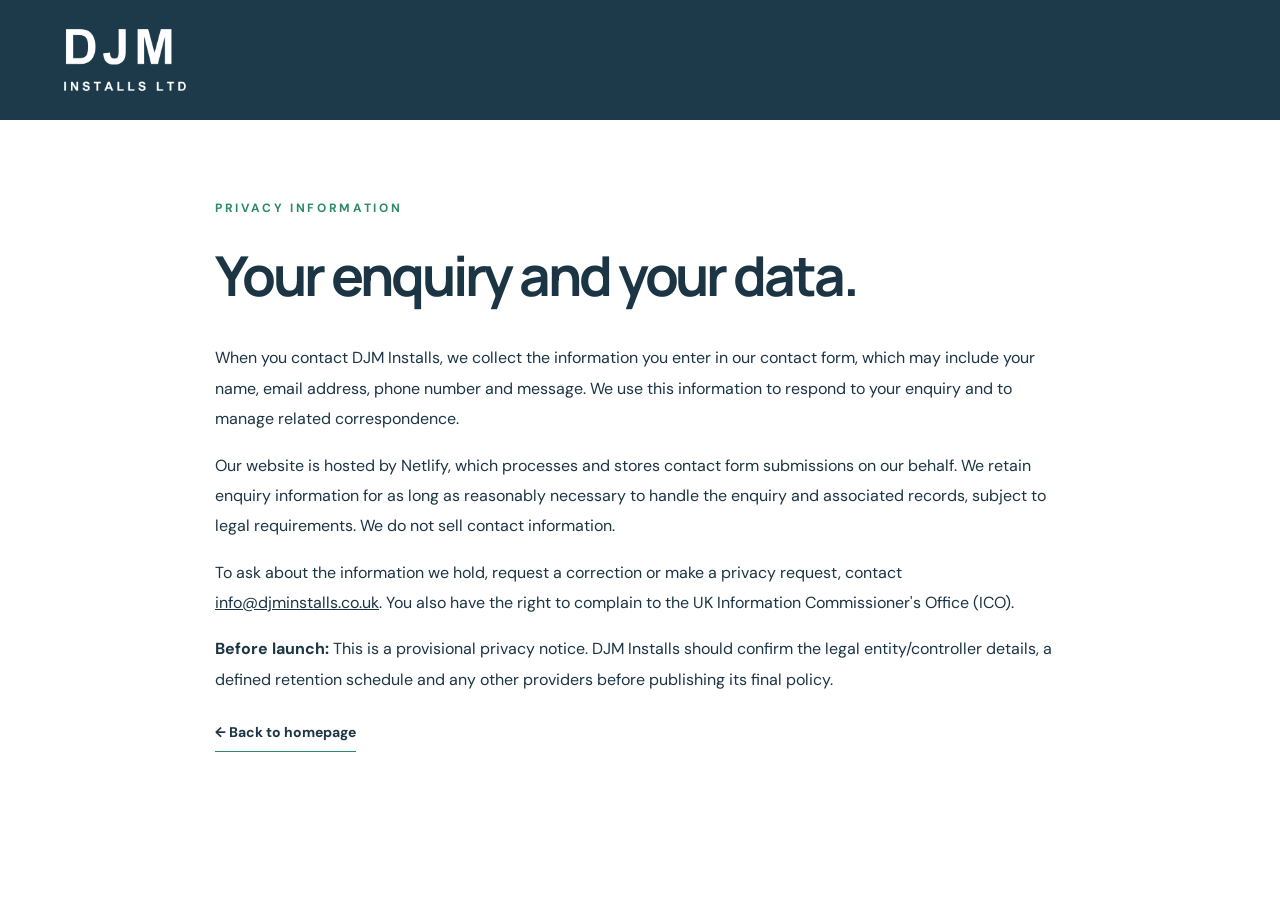
==== privacy.html @ 590091ec "Add branded DJM Installs landing page and Netlify contact form" ====
<!doctype html><html lang="en-GB"><head><meta charset="utf-8"><meta name="viewport" content="width=device-width,initial-scale=1"><title>Privacy information | DJM Installs</title><link rel="stylesheet" href="/styles.css"><link rel="icon" href="/favicon.png" type="image/png"></head><body><header style="background:#1c3a4a;padding:25px 0"><div class="container"><a href="/" class="footer-brand" style="color:white"><img src="/logo-light.png" alt="DJM Installs Ltd" width="130" height="70" style="width:130px;height:auto"></a></div></header><main class="container" style="max-width:850px;padding:80px 0 120px"><p class="section-kicker">PRIVACY INFORMATION</p><h2>Your enquiry and your data.</h2><p style="line-height:1.9;margin-top:35px">When you contact DJM Installs, we collect the information you enter in our contact form, which may include your name, email address, phone number and message. We use this information to respond to your enquiry and to manage related correspondence.</p><p style="line-height:1.9">Our website is hosted by Netlify, which processes and stores contact form submissions on our behalf. We retain enquiry information for as long as reasonably necessary to handle the enquiry and associated records, subject to legal requirements. We do not sell contact information.</p><p style="line-height:1.9">To ask about the information we hold, request a correction or make a privacy request, contact <a href="mailto:info@djminstalls.co.uk" style="text-decoration:underline">info@djminstalls.co.uk</a>. You also have the right to complain to the UK Information Commissioner's Office (ICO).</p><p style="line-height:1.9"><strong>Before launch:</strong> This is a provisional privacy notice. DJM Installs should confirm the legal entity/controller details, a defined retention schedule and any other providers before publishing its final policy.</p><a href="/" class="inline-link">← Back to homepage</a></main></body></html>
---- styles.css ----
@import url('https://fonts.googleapis.com/css2?family=DM+Sans:wght@400;500;600;700&family=Manrope:wght@400;500;600;700;800&display=swap');
:root{--navy:#1c3a4a;--navy2:#23465a;--ink:#1b3544;--muted:#65717d;--line:#e2e7eb;--gold:#2a8a6a;--paper:#f5f6f5}*{box-sizing:border-box}html{scroll-behavior:smooth}body{margin:0;font-family:'DM Sans',Arial,sans-serif;color:var(--ink);-webkit-font-smoothing:antialiased}a{color:inherit;text-decoration:none}button,input,textarea{font:inherit}.container{width:min(1160px,calc(100% - 48px));margin:auto}.header{position:absolute;z-index:3;top:0;left:0;right:0;border-bottom:1px solid #ffffff20;color:white}.nav{height:88px;display:flex;justify-content:space-between;align-items:center}.brand{display:flex;gap:12px;align-items:center}.brand-mark{display:grid;place-items:center;font:800 19px Manrope;background:#ffffff13;border:1px solid #ffffff38;border-radius:9px;width:45px;height:45px;letter-spacing:-2px}.mark-accent{color:var(--gold)}.brand-label{font:600 18px Manrope;letter-spacing:.09em}.brand-label b{font-weight:800}.nav nav{display:flex;align-items:center;gap:35px;font-size:14px}.nav nav>a:not(.nav-contact){color:#d6dce3}.nav-contact{border:1px solid #ffffff70;padding:13px 20px;border-radius:5px}.nav-contact span,.button span{margin-left:22px}.hero{background:radial-gradient(circle at 85% 42%,#364353 0%,transparent 36%),linear-gradient(115deg,#1c3a4a,#1b2938 70%,#192638);min-height:680px;position:relative;color:#fff;overflow:hidden}.hero:after{content:"";position:absolute;right:-10%;top:10%;width:55%;height:90%;border:1px solid #ffffff16;transform:skewX(-29deg) rotate(2deg);box-shadow:-65px 0 0 #ffffff05,-135px 0 0 #ffffff04;pointer-events:none}.hero-glow{position:absolute;width:430px;height:430px;border-radius:50%;right:10%;top:18%;background:#2a8a6a2a;filter:blur(110px)}.hero-content{position:relative;z-index:1;padding-top:192px;padding-bottom:150px}.eyebrow,.section-kicker{font-size:12px;letter-spacing:.22em;font-weight:700}.eyebrow{color:#a0e1c4;display:flex;align-items:center;gap:12px}.dot{height:7px;width:7px;background:var(--gold);border-radius:50%}h1,h2{font-family:Manrope,Arial,sans-serif;letter-spacing:-.055em}h1{font-size:clamp(56px,7.2vw,100px);line-height:1.07;margin:28px 0 26px;font-weight:700}h1 em{font-style:normal;color:#70d0a3}.hero-copy{font-size:17px;line-height:1.85;max-width:515px;color:#c9d0d8}.hero-actions{display:flex;align-items:center;gap:34px;margin-top:38px}.button{display:inline-flex;align-items:center;justify-content:space-between;border:0;border-radius:5px;padding:18px 23px;font-weight:700;font-size:14px;cursor:pointer}.primary{background:var(--gold);color:#ffffff}.primary:hover,.form-button:hover{background:#267957}.text-link{font-size:14px;color:#e0e3e7}.text-link span{margin-left:10px}.hero-bottom{position:absolute;bottom:0;left:0;right:0;border-top:1px solid #ffffff2d;z-index:1}.hero-bottom .container{height:68px;display:flex;align-items:center;justify-content:space-between;gap:12px;color:#a8b3bd;font-size:10px;letter-spacing:.18em;font-weight:700}.section{padding:115px 0}.about{background:#fff}.about-layout{display:grid;grid-template-columns:1.1fr 1fr;gap:105px;align-items:start}.section-kicker{color:#2a8a6a;margin:0 0 26px}h2{font-size:clamp(35px,4.3vw,57px);line-height:1.2;margin:0;font-weight:700}h2 span{color:#869da5}.about-text{padding-top:41px}.about-text p{color:#64717e;font-size:16px;line-height:1.9;margin:0 0 21px}.inline-link{display:inline-block;margin-top:12px;font-weight:700;font-size:14px;border-bottom:1px solid #2a8a6a;padding-bottom:10px}.inline-link span{margin-left:30px}.contact{background:var(--paper);border-top:1px solid var(--line)}.contact-layout{display:grid;grid-template-columns:.82fr 1.18fr;gap:100px}.contact-intro>p:not(.section-kicker){font-size:16px;color:#687481;line-height:1.85;max-width:365px;margin-top:26px}.contact-email{margin-top:70px;display:flex;flex-direction:column;gap:13px}.contact-email>span{font-size:11px;font-weight:700;letter-spacing:.17em;color:#8b969f}.contact-email a{font-size:19px;font-weight:700;overflow-wrap:anywhere}.contact-email a span{color:#2a8a6a}.form-card{background:#fff;padding:35px 40px 40px;box-shadow:0 14px 55px #172a3d0c;border:1px solid #e6eaed;border-radius:9px}.form-top{display:flex;justify-content:space-between;gap:10px;border-bottom:1px solid var(--line);padding-bottom:25px;margin-bottom:27px;font-size:12px;font-weight:800;letter-spacing:.1em}.asterisk{font-weight:500;letter-spacing:0;color:#86919c}.form-card form>label,.field-row label{display:flex;flex-direction:column;gap:10px;font-size:13px;font-weight:700;margin-bottom:23px}.field-row{display:grid;grid-template-columns:1fr 1fr;gap:18px}.form-card label span:not(.optional){color:#2a8a6a}.form-card input:not([type=checkbox]),.form-card textarea{width:100%;padding:15px 14px;border:1px solid #dfe5e9;background:#fcfdfd;border-radius:5px;outline:none;color:#263543;font-size:14px;resize:vertical}.form-card input:focus,.form-card textarea:focus{border-color:#2a8a6a;box-shadow:0 0 0 3px #2a8a6a1b}.form-card input::placeholder,.form-card textarea::placeholder{color:#a5aeb6}.optional{font-weight:400;color:#94a0a8!important}.hidden-field{position:absolute;left:-10000px}.form-card .consent{display:flex;flex-direction:row;gap:11px;align-items:flex-start;font-weight:400;color:#687481;font-size:12px;line-height:1.65}.consent input{margin-top:4px;accent-color:#162438}.consent span{color:#687481!important}.consent a{text-decoration:underline}.form-button{background:#1c3a4a;color:#fff;width:100%;margin-top:4px}.form-note{text-align:center;color:#98a2ab;font-size:12px;margin:15px 0 0}footer{background:#1c3a4a;color:#b1bac3}.footer-row{min-height:120px;display:flex;align-items:center;justify-content:space-between;gap:20px;font-size:12px}.footer-brand{font:600 17px Manrope;color:#fff;letter-spacing:.1em}.footer-row>div{display:flex;gap:27px}.footer-row>span{color:#8b97a3}@media(max-width:800px){.hero{min-height:660px}.about-layout,.contact-layout{grid-template-columns:1fr;gap:36px}.about-text{padding-top:0}.section{padding:75px 0}.contact-email{margin-top:40px}.hero-bottom .container span:last-child{display:none}.hero-content{padding-top:177px}.form-card{padding:30px 24px}.footer-row{flex-wrap:wrap;padding:30px 0}}@media(max-width:520px){.container{width:min(100% - 36px,1160px)}.nav{height:75px}.brand-label{font-size:14px}.nav nav{gap:0}.nav nav>a:not(.nav-contact){display:none}.nav-contact{padding:11px 13px;font-size:12px}.hero{min-height:660px}.hero-content{padding-top:169px;padding-bottom:130px}h1{font-size:55px}.hero-copy{font-size:15px}.hero-actions{flex-wrap:wrap;gap:23px}.hero-bottom .container{font-size:9px}.hero-bottom .container span:nth-child(2){display:none}.field-row{grid-template-columns:1fr;gap:0}.form-card{padding:25px 19px}.form-top{font-size:11px}.footer-row{display:grid;justify-content:start;gap:19px}}

.brand-logo{display:block;width:140px;height:auto;max-height:75px;object-fit:contain}.footer-brand img{display:block;width:126px;height:auto}.brand{gap:0}.primary{color:#fff}.hero{background:radial-gradient(circle at 85% 42%,#36576a 0%,transparent 36%),linear-gradient(115deg,#142f3f,#1c3a4a 70%,#23465a)}.hero-glow{background:#2a8a6a38}@media(max-width:520px){.brand-logo{width:115px}}
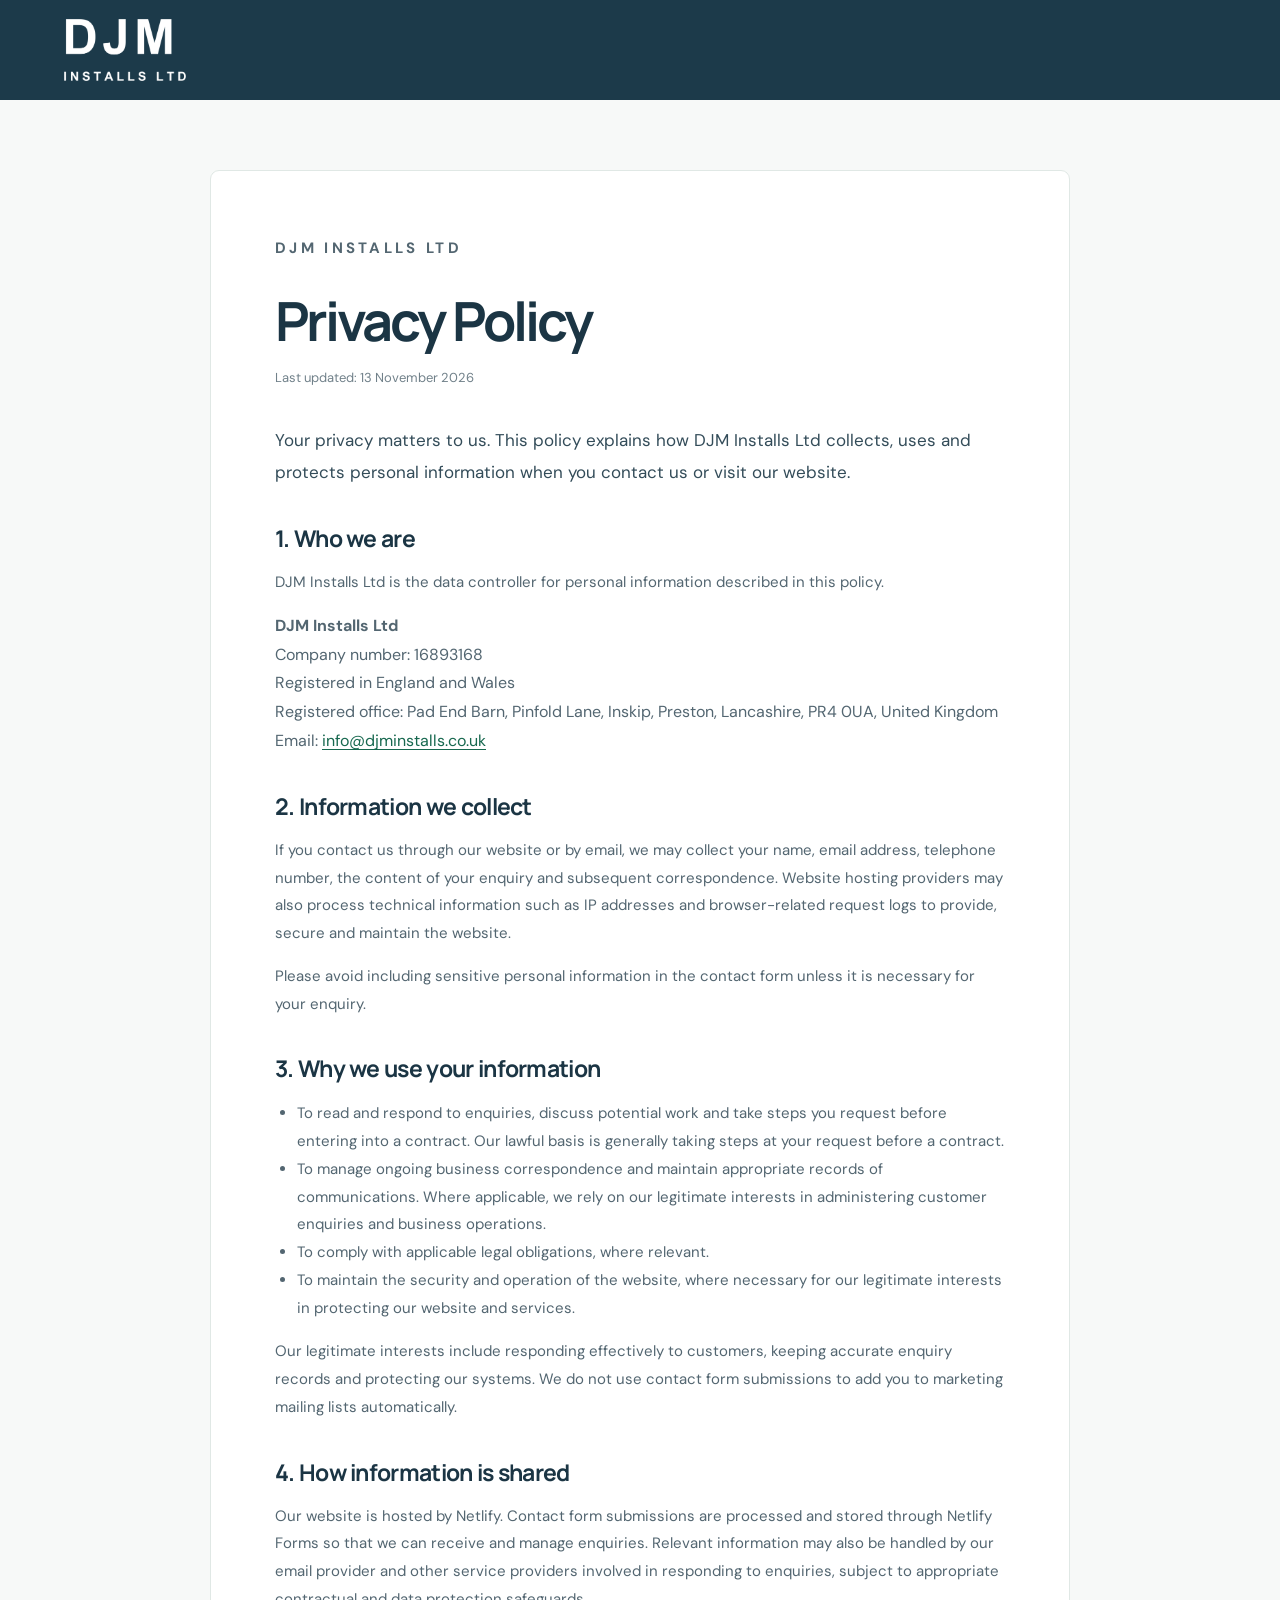
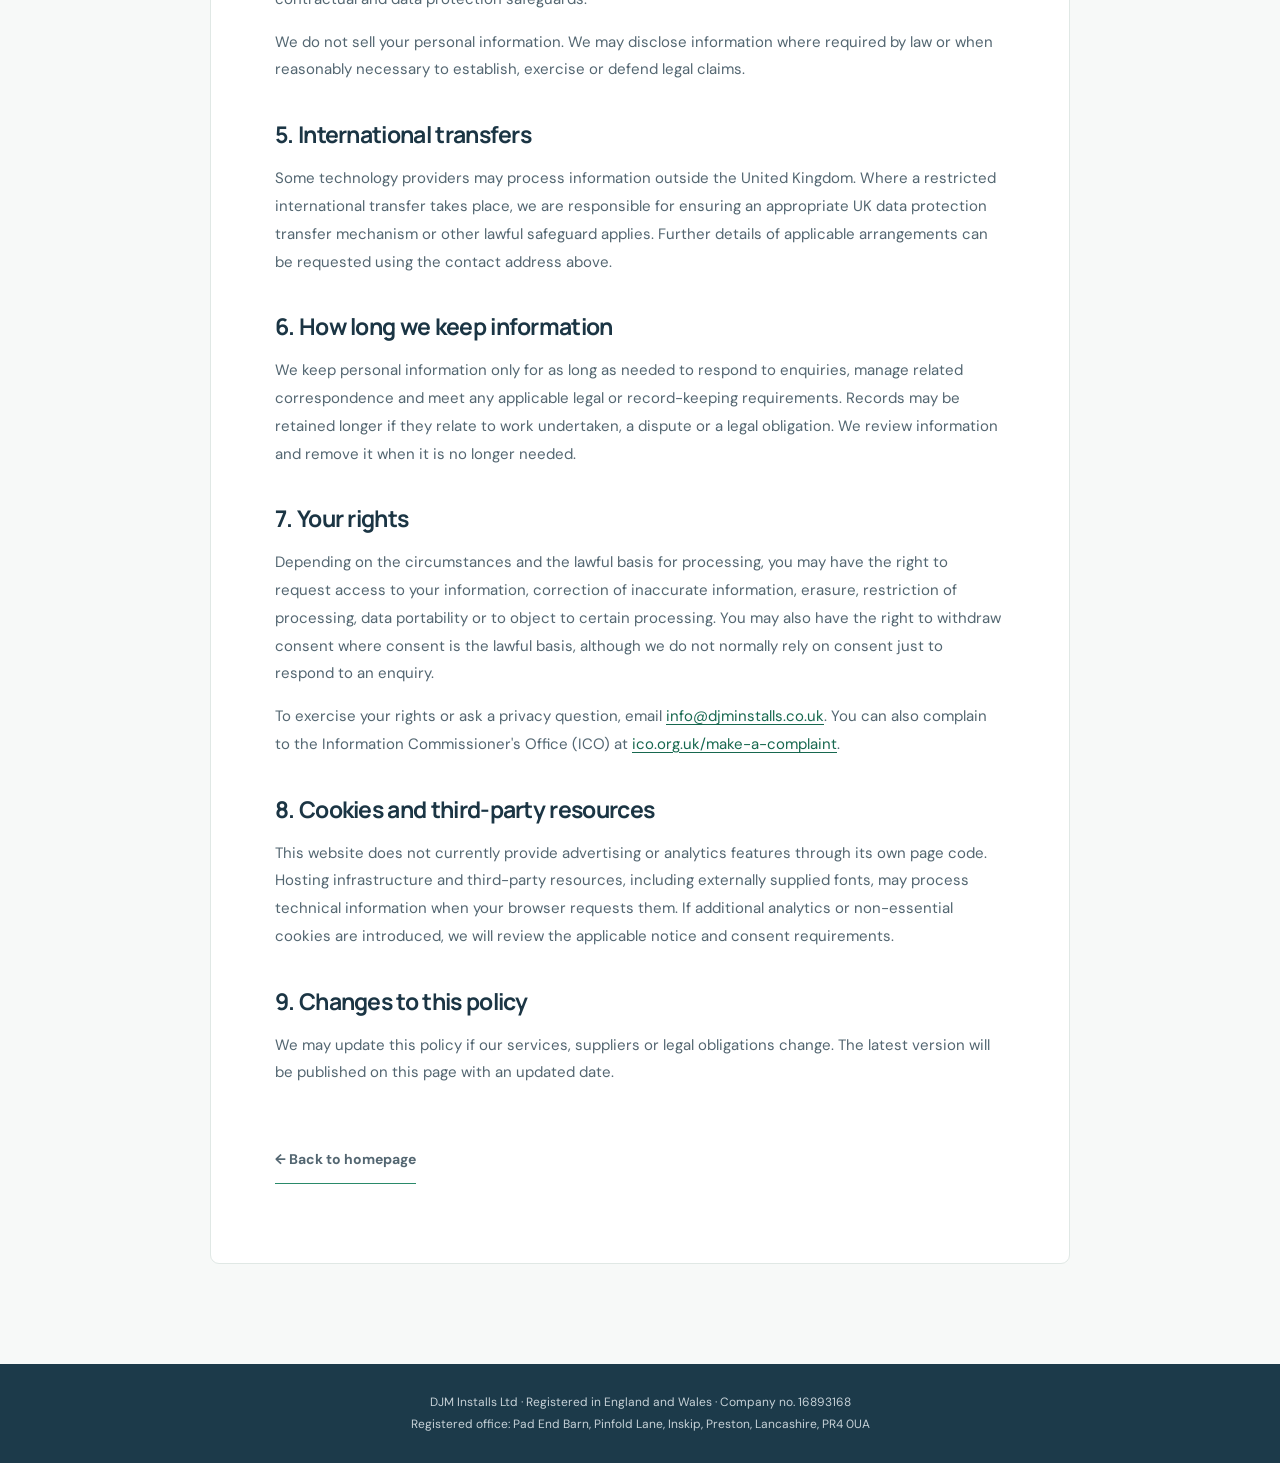
==== commit 7f1aa12a: "Publish expanded DJM privacy policy with verified company details" ====
--- a/privacy.html
+++ b/privacy.html
@@ -1 +1,68 @@
-<!doctype html><html lang="en-GB"><head><meta charset="utf-8"><meta name="viewport" content="width=device-width,initial-scale=1"><title>Privacy information | DJM Installs</title><link rel="stylesheet" href="/styles.css"><link rel="icon" href="/favicon.png" type="image/png"></head><body><header style="background:#1c3a4a;padding:25px 0"><div class="container"><a href="/" class="footer-brand" style="color:white"><img src="/logo-light.png" alt="DJM Installs Ltd" width="130" height="70" style="width:130px;height:auto"></a></div></header><main class="container" style="max-width:850px;padding:80px 0 120px"><p class="section-kicker">PRIVACY INFORMATION</p><h2>Your enquiry and your data.</h2><p style="line-height:1.9;margin-top:35px">When you contact DJM Installs, we collect the information you enter in our contact form, which may include your name, email address, phone number and message. We use this information to respond to your enquiry and to manage related correspondence.</p><p style="line-height:1.9">Our website is hosted by Netlify, which processes and stores contact form submissions on our behalf. We retain enquiry information for as long as reasonably necessary to handle the enquiry and associated records, subject to legal requirements. We do not sell contact information.</p><p style="line-height:1.9">To ask about the information we hold, request a correction or make a privacy request, contact <a href="mailto:info@djminstalls.co.uk" style="text-decoration:underline">info@djminstalls.co.uk</a>. You also have the right to complain to the UK Information Commissioner's Office (ICO).</p><p style="line-height:1.9"><strong>Before launch:</strong> This is a provisional privacy notice. DJM Installs should confirm the legal entity/controller details, a defined retention schedule and any other providers before publishing its final policy.</p><a href="/" class="inline-link">← Back to homepage</a></main></body></html>
+<!doctype html>
+<html lang="en-GB">
+<head>
+<meta charset="utf-8">
+<meta name="viewport" content="width=device-width,initial-scale=1">
+<meta name="theme-color" content="#1c3a4a">
+<meta name="description" content="Read how DJM Installs Ltd handles personal information, including enquiries submitted through our website.">
+<title>Privacy Policy | DJM Installs Ltd</title>
+<link rel="stylesheet" href="/styles.css">
+<link rel="icon" href="/favicon.png" type="image/png">
+<style>
+.legal-page{background:#f7f9f8;padding:70px 0 100px}
+.legal-wrap{max-width:860px;background:white;border:1px solid #e0e8e5;border-radius:9px;padding:clamp(25px,5vw,65px)}
+.legal-wrap .updated{font-size:13px;color:#71818a;margin:15px 0 35px}
+.legal-wrap h1{font-size:clamp(36px,5vw,54px);line-height:1.15;margin:10px 0}
+.legal-wrap h2{font-size:23px;line-height:1.35;letter-spacing:-.03em;margin:35px 0 12px}
+.legal-wrap p,.legal-wrap li{line-height:1.85;color:#536671;font-size:15px}
+.legal-wrap ul{padding-left:22px}
+.legal-wrap a:not(.inline-link){color:#17684f;text-decoration:underline;text-underline-offset:3px}
+.legal-wrap address{font-style:normal;line-height:1.8;color:#536671}
+.legal-intro{font-size:17px!important;color:#334c59!important}
+.legal-note{border-left:3px solid #2a8a6a;padding-left:18px}
+.legal-header{background:#1c3a4a;padding:15px 0}
+.legal-header img{display:block;width:130px;height:auto}
+.legal-bottom{margin-top:48px}
+.legal-footer{background:#1c3a4a;color:#c6d1d7;text-align:center;padding:28px 20px;font-size:12px;line-height:1.8}
+@media(max-width:520px){.legal-page{padding:24px 0 50px}}
+</style>
+</head>
+<body>
+<header class="legal-header"><div class="container"><a href="/" aria-label="DJM Installs homepage"><img src="/logo-light.png" alt="DJM Installs Ltd" width="130" height="70"></a></div></header>
+<main class="legal-page"><div class="container legal-wrap">
+<p class="section-kicker">DJM INSTALLS LTD</p>
+<h1>Privacy Policy</h1>
+<p class="updated">Last updated: 13 November 2026</p>
+<p class="legal-intro">Your privacy matters to us. This policy explains how DJM Installs Ltd collects, uses and protects personal information when you contact us or visit our website.</p>
+<h2>1. Who we are</h2>
+<p>DJM Installs Ltd is the data controller for personal information described in this policy.</p>
+<address><strong>DJM Installs Ltd</strong><br>Company number: 16893168<br>Registered in England and Wales<br>Registered office: Pad End Barn, Pinfold Lane, Inskip, Preston, Lancashire, PR4 0UA, United Kingdom<br>Email: <a href="mailto:info@djminstalls.co.uk">info@djminstalls.co.uk</a></address>
+<h2>2. Information we collect</h2>
+<p>If you contact us through our website or by email, we may collect your name, email address, telephone number, the content of your enquiry and subsequent correspondence. Website hosting providers may also process technical information such as IP addresses and browser-related request logs to provide, secure and maintain the website.</p>
+<p>Please avoid including sensitive personal information in the contact form unless it is necessary for your enquiry.</p>
+<h2>3. Why we use your information</h2>
+<ul>
+<li>To read and respond to enquiries, discuss potential work and take steps you request before entering into a contract. Our lawful basis is generally taking steps at your request before a contract.</li>
+<li>To manage ongoing business correspondence and maintain appropriate records of communications. Where applicable, we rely on our legitimate interests in administering customer enquiries and business operations.</li>
+<li>To comply with applicable legal obligations, where relevant.</li>
+<li>To maintain the security and operation of the website, where necessary for our legitimate interests in protecting our website and services.</li>
+</ul>
+<p>Our legitimate interests include responding effectively to customers, keeping accurate enquiry records and protecting our systems. We do not use contact form submissions to add you to marketing mailing lists automatically.</p>
+<h2>4. How information is shared</h2>
+<p>Our website is hosted by Netlify. Contact form submissions are processed and stored through Netlify Forms so that we can receive and manage enquiries. Relevant information may also be handled by our email provider and other service providers involved in responding to enquiries, subject to appropriate contractual and data protection safeguards.</p>
+<p>We do not sell your personal information. We may disclose information where required by law or when reasonably necessary to establish, exercise or defend legal claims.</p>
+<h2>5. International transfers</h2>
+<p>Some technology providers may process information outside the United Kingdom. Where a restricted international transfer takes place, we are responsible for ensuring an appropriate UK data protection transfer mechanism or other lawful safeguard applies. Further details of applicable arrangements can be requested using the contact address above.</p>
+<h2>6. How long we keep information</h2>
+<p>We keep personal information only for as long as needed to respond to enquiries, manage related correspondence and meet any applicable legal or record-keeping requirements. Records may be retained longer if they relate to work undertaken, a dispute or a legal obligation. We review information and remove it when it is no longer needed.</p>
+<h2>7. Your rights</h2>
+<p>Depending on the circumstances and the lawful basis for processing, you may have the right to request access to your information, correction of inaccurate information, erasure, restriction of processing, data portability or to object to certain processing. You may also have the right to withdraw consent where consent is the lawful basis, although we do not normally rely on consent just to respond to an enquiry.</p>
+<p>To exercise your rights or ask a privacy question, email <a href="mailto:info@djminstalls.co.uk">info@djminstalls.co.uk</a>. You can also complain to the Information Commissioner's Office (ICO) at <a href="https://ico.org.uk/make-a-complaint/" rel="noopener noreferrer">ico.org.uk/make-a-complaint</a>.</p>
+<h2>8. Cookies and third-party resources</h2>
+<p>This website does not currently provide advertising or analytics features through its own page code. Hosting infrastructure and third-party resources, including externally supplied fonts, may process technical information when your browser requests them. If additional analytics or non-essential cookies are introduced, we will review the applicable notice and consent requirements.</p>
+<h2>9. Changes to this policy</h2>
+<p>We may update this policy if our services, suppliers or legal obligations change. The latest version will be published on this page with an updated date.</p>
+<p class="legal-bottom"><a href="/" class="inline-link">← Back to homepage</a></p>
+</div></main>
+<footer class="legal-footer">DJM Installs Ltd · Registered in England and Wales · Company no. 16893168<br>Registered office: Pad End Barn, Pinfold Lane, Inskip, Preston, Lancashire, PR4 0UA</footer>
+</body></html>
--- a/styles.css
+++ b/styles.css
@@ -2,3 +2,15 @@
 :root{--navy:#1c3a4a;--navy2:#23465a;--ink:#1b3544;--muted:#65717d;--line:#e2e7eb;--gold:#2a8a6a;--paper:#f5f6f5}*{box-sizing:border-box}html{scroll-behavior:smooth}body{margin:0;font-family:'DM Sans',Arial,sans-serif;color:var(--ink);-webkit-font-smoothing:antialiased}a{color:inherit;text-decoration:none}button,input,textarea{font:inherit}.container{width:min(1160px,calc(100% - 48px));margin:auto}.header{position:absolute;z-index:3;top:0;left:0;right:0;border-bottom:1px solid #ffffff20;color:white}.nav{height:88px;display:flex;justify-content:space-between;align-items:center}.brand{display:flex;gap:12px;align-items:center}.brand-mark{display:grid;place-items:center;font:800 19px Manrope;background:#ffffff13;border:1px solid #ffffff38;border-radius:9px;width:45px;height:45px;letter-spacing:-2px}.mark-accent{color:var(--gold)}.brand-label{font:600 18px Manrope;letter-spacing:.09em}.brand-label b{font-weight:800}.nav nav{display:flex;align-items:center;gap:35px;font-size:14px}.nav nav>a:not(.nav-contact){color:#d6dce3}.nav-contact{border:1px solid #ffffff70;padding:13px 20px;border-radius:5px}.nav-contact span,.button span{margin-left:22px}.hero{background:radial-gradient(circle at 85% 42%,#364353 0%,transparent 36%),linear-gradient(115deg,#1c3a4a,#1b2938 70%,#192638);min-height:680px;position:relative;color:#fff;overflow:hidden}.hero:after{content:"";position:absolute;right:-10%;top:10%;width:55%;height:90%;border:1px solid #ffffff16;transform:skewX(-29deg) rotate(2deg);box-shadow:-65px 0 0 #ffffff05,-135px 0 0 #ffffff04;pointer-events:none}.hero-glow{position:absolute;width:430px;height:430px;border-radius:50%;right:10%;top:18%;background:#2a8a6a2a;filter:blur(110px)}.hero-content{position:relative;z-index:1;padding-top:192px;padding-bottom:150px}.eyebrow,.section-kicker{font-size:12px;letter-spacing:.22em;font-weight:700}.eyebrow{color:#a0e1c4;display:flex;align-items:center;gap:12px}.dot{height:7px;width:7px;background:var(--gold);border-radius:50%}h1,h2{font-family:Manrope,Arial,sans-serif;letter-spacing:-.055em}h1{font-size:clamp(56px,7.2vw,100px);line-height:1.07;margin:28px 0 26px;font-weight:700}h1 em{font-style:normal;color:#70d0a3}.hero-copy{font-size:17px;line-height:1.85;max-width:515px;color:#c9d0d8}.hero-actions{display:flex;align-items:center;gap:34px;margin-top:38px}.button{display:inline-flex;align-items:center;justify-content:space-between;border:0;border-radius:5px;padding:18px 23px;font-weight:700;font-size:14px;cursor:pointer}.primary{background:var(--gold);color:#ffffff}.primary:hover,.form-button:hover{background:#267957}.text-link{font-size:14px;color:#e0e3e7}.text-link span{margin-left:10px}.hero-bottom{position:absolute;bottom:0;left:0;right:0;border-top:1px solid #ffffff2d;z-index:1}.hero-bottom .container{height:68px;display:flex;align-items:center;justify-content:space-between;gap:12px;color:#a8b3bd;font-size:10px;letter-spacing:.18em;font-weight:700}.section{padding:115px 0}.about{background:#fff}.about-layout{display:grid;grid-template-columns:1.1fr 1fr;gap:105px;align-items:start}.section-kicker{color:#2a8a6a;margin:0 0 26px}h2{font-size:clamp(35px,4.3vw,57px);line-height:1.2;margin:0;font-weight:700}h2 span{color:#869da5}.about-text{padding-top:41px}.about-text p{color:#64717e;font-size:16px;line-height:1.9;margin:0 0 21px}.inline-link{display:inline-block;margin-top:12px;font-weight:700;font-size:14px;border-bottom:1px solid #2a8a6a;padding-bottom:10px}.inline-link span{margin-left:30px}.contact{background:var(--paper);border-top:1px solid var(--line)}.contact-layout{display:grid;grid-template-columns:.82fr 1.18fr;gap:100px}.contact-intro>p:not(.section-kicker){font-size:16px;color:#687481;line-height:1.85;max-width:365px;margin-top:26px}.contact-email{margin-top:70px;display:flex;flex-direction:column;gap:13px}.contact-email>span{font-size:11px;font-weight:700;letter-spacing:.17em;color:#8b969f}.contact-email a{font-size:19px;font-weight:700;overflow-wrap:anywhere}.contact-email a span{color:#2a8a6a}.form-card{background:#fff;padding:35px 40px 40px;box-shadow:0 14px 55px #172a3d0c;border:1px solid #e6eaed;border-radius:9px}.form-top{display:flex;justify-content:space-between;gap:10px;border-bottom:1px solid var(--line);padding-bottom:25px;margin-bottom:27px;font-size:12px;font-weight:800;letter-spacing:.1em}.asterisk{font-weight:500;letter-spacing:0;color:#86919c}.form-card form>label,.field-row label{display:flex;flex-direction:column;gap:10px;font-size:13px;font-weight:700;margin-bottom:23px}.field-row{display:grid;grid-template-columns:1fr 1fr;gap:18px}.form-card label span:not(.optional){color:#2a8a6a}.form-card input:not([type=checkbox]),.form-card textarea{width:100%;padding:15px 14px;border:1px solid #dfe5e9;background:#fcfdfd;border-radius:5px;outline:none;color:#263543;font-size:14px;resize:vertical}.form-card input:focus,.form-card textarea:focus{border-color:#2a8a6a;box-shadow:0 0 0 3px #2a8a6a1b}.form-card input::placeholder,.form-card textarea::placeholder{color:#a5aeb6}.optional{font-weight:400;color:#94a0a8!important}.hidden-field{position:absolute;left:-10000px}.form-card .consent{display:flex;flex-direction:row;gap:11px;align-items:flex-start;font-weight:400;color:#687481;font-size:12px;line-height:1.65}.consent input{margin-top:4px;accent-color:#162438}.consent span{color:#687481!important}.consent a{text-decoration:underline}.form-button{background:#1c3a4a;color:#fff;width:100%;margin-top:4px}.form-note{text-align:center;color:#98a2ab;font-size:12px;margin:15px 0 0}footer{background:#1c3a4a;color:#b1bac3}.footer-row{min-height:120px;display:flex;align-items:center;justify-content:space-between;gap:20px;font-size:12px}.footer-brand{font:600 17px Manrope;color:#fff;letter-spacing:.1em}.footer-row>div{display:flex;gap:27px}.footer-row>span{color:#8b97a3}@media(max-width:800px){.hero{min-height:660px}.about-layout,.contact-layout{grid-template-columns:1fr;gap:36px}.about-text{padding-top:0}.section{padding:75px 0}.contact-email{margin-top:40px}.hero-bottom .container span:last-child{display:none}.hero-content{padding-top:177px}.form-card{padding:30px 24px}.footer-row{flex-wrap:wrap;padding:30px 0}}@media(max-width:520px){.container{width:min(100% - 36px,1160px)}.nav{height:75px}.brand-label{font-size:14px}.nav nav{gap:0}.nav nav>a:not(.nav-contact){display:none}.nav-contact{padding:11px 13px;font-size:12px}.hero{min-height:660px}.hero-content{padding-top:169px;padding-bottom:130px}h1{font-size:55px}.hero-copy{font-size:15px}.hero-actions{flex-wrap:wrap;gap:23px}.hero-bottom .container{font-size:9px}.hero-bottom .container span:nth-child(2){display:none}.field-row{grid-template-columns:1fr;gap:0}.form-card{padding:25px 19px}.form-top{font-size:11px}.footer-row{display:grid;justify-content:start;gap:19px}}
 
 .brand-logo{display:block;width:140px;height:auto;max-height:75px;object-fit:contain}.footer-brand img{display:block;width:126px;height:auto}.brand{gap:0}.primary{color:#fff}.hero{background:radial-gradient(circle at 85% 42%,#36576a 0%,transparent 36%),linear-gradient(115deg,#142f3f,#1c3a4a 70%,#23465a)}.hero-glow{background:#2a8a6a38}@media(max-width:520px){.brand-logo{width:115px}}
+
+
+/* Domestic renewables landing page */
+.approach{background:#f1f5f3;border-top:1px solid #e2ebe6}
+.approach-heading{max-width:760px;margin-bottom:54px}
+.approach-heading>p:last-child{max-width:660px;color:#65717d;font-size:16px;line-height:1.85;margin:24px 0 0}
+.approach-grid{display:grid;grid-template-columns:repeat(3,minmax(0,1fr));gap:20px}
+.approach-grid article{background:#fff;border:1px solid #e0e9e4;border-radius:8px;padding:35px 30px;min-height:225px}
+.approach-number{display:inline-block;color:#2a8a6a;font-size:12px;font-weight:800;letter-spacing:.15em;margin-bottom:24px}
+.approach-grid h3{font-family:Manrope,Arial,sans-serif;font-size:20px;letter-spacing:-.035em;margin:0 0 13px;color:#1c3a4a}
+.approach-grid article p{font-size:14px;line-height:1.8;color:#65717d;margin:0}
+@media(max-width:800px){.approach-grid{grid-template-columns:1fr;gap:14px}.approach-grid article{min-height:0;padding:28px}.approach-heading{margin-bottom:30px}}
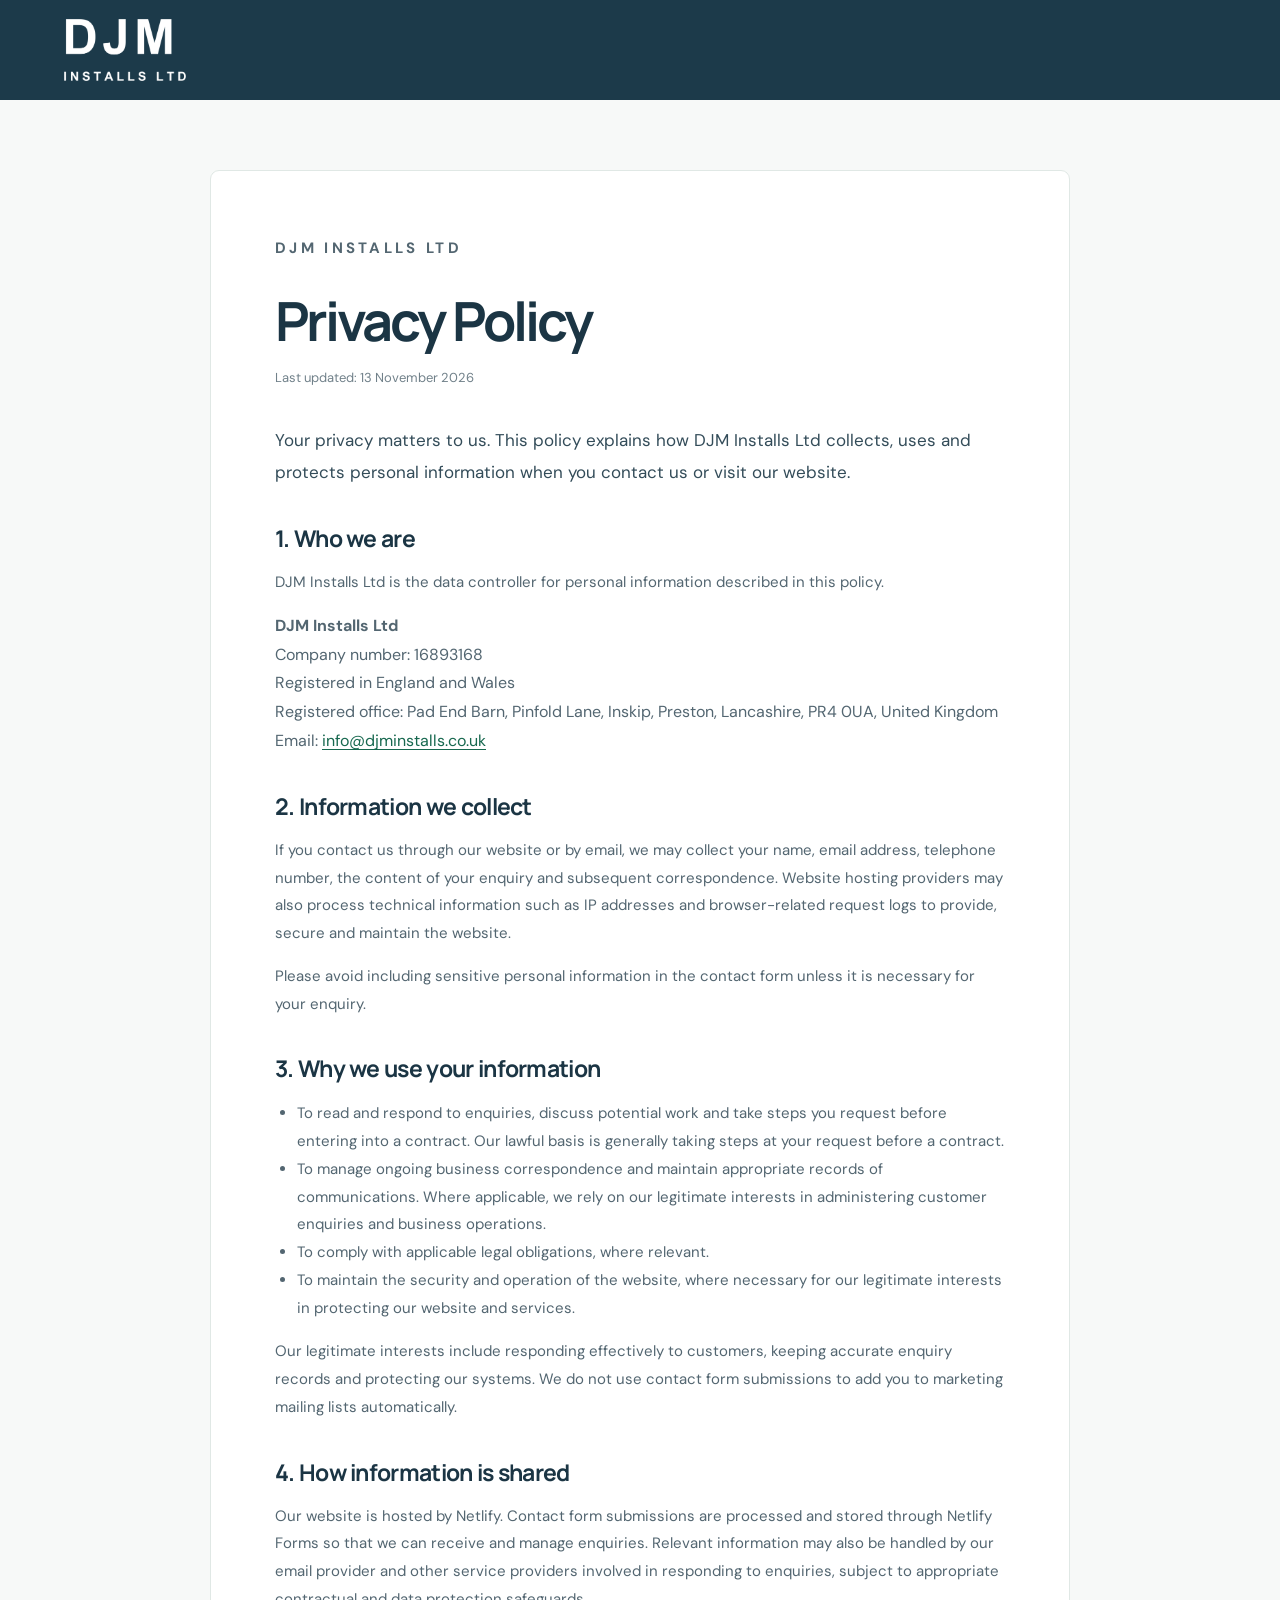
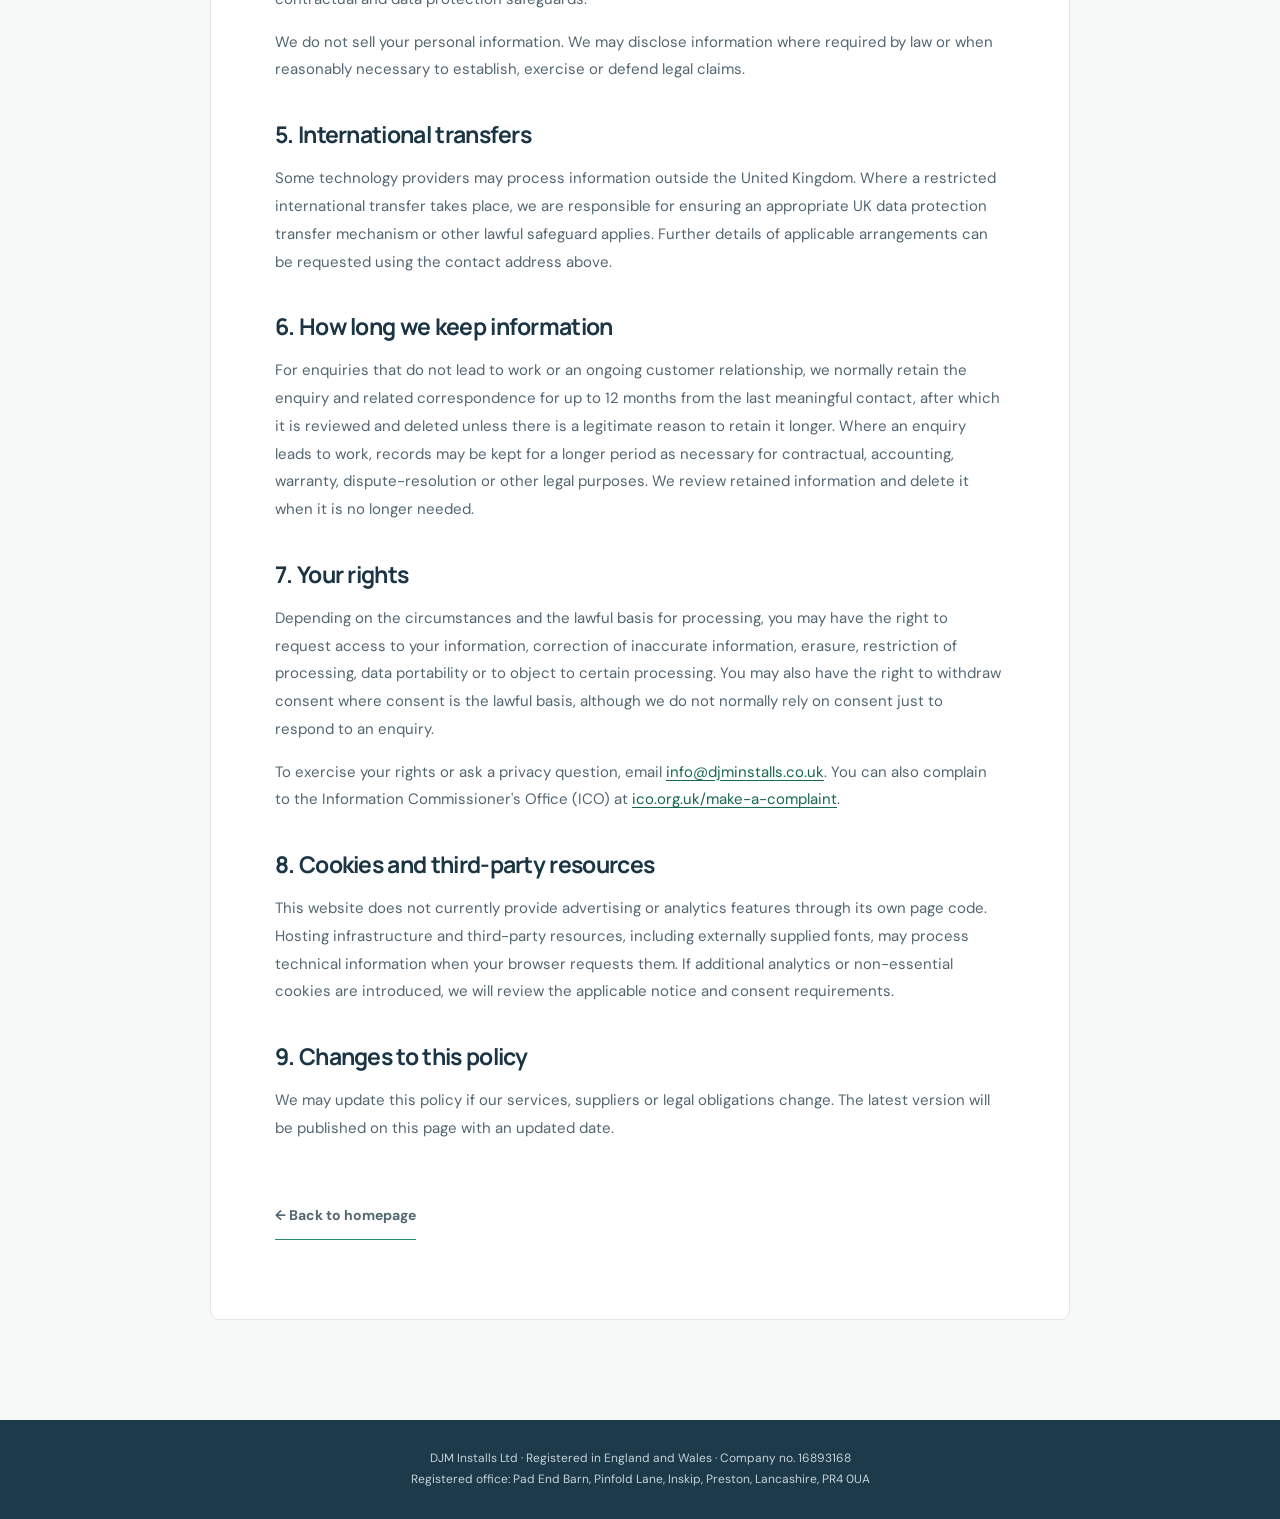
==== commit afaea574: "Specify 12-month retention for inactive and unsuccessful enquiries" ====
--- a/privacy.html
+++ b/privacy.html
@@ -54,7 +54,7 @@
 <h2>5. International transfers</h2>
 <p>Some technology providers may process information outside the United Kingdom. Where a restricted international transfer takes place, we are responsible for ensuring an appropriate UK data protection transfer mechanism or other lawful safeguard applies. Further details of applicable arrangements can be requested using the contact address above.</p>
 <h2>6. How long we keep information</h2>
-<p>We keep personal information only for as long as needed to respond to enquiries, manage related correspondence and meet any applicable legal or record-keeping requirements. Records may be retained longer if they relate to work undertaken, a dispute or a legal obligation. We review information and remove it when it is no longer needed.</p>
+<p>For enquiries that do not lead to work or an ongoing customer relationship, we normally retain the enquiry and related correspondence for up to 12 months from the last meaningful contact, after which it is reviewed and deleted unless there is a legitimate reason to retain it longer. Where an enquiry leads to work, records may be kept for a longer period as necessary for contractual, accounting, warranty, dispute-resolution or other legal purposes. We review retained information and delete it when it is no longer needed.</p>
 <h2>7. Your rights</h2>
 <p>Depending on the circumstances and the lawful basis for processing, you may have the right to request access to your information, correction of inaccurate information, erasure, restriction of processing, data portability or to object to certain processing. You may also have the right to withdraw consent where consent is the lawful basis, although we do not normally rely on consent just to respond to an enquiry.</p>
 <p>To exercise your rights or ask a privacy question, email <a href="mailto:info@djminstalls.co.uk">info@djminstalls.co.uk</a>. You can also complain to the Information Commissioner's Office (ICO) at <a href="https://ico.org.uk/make-a-complaint/" rel="noopener noreferrer">ico.org.uk/make-a-complaint</a>.</p>
--- a/styles.css
+++ b/styles.css
@@ -14,3 +14,8 @@
 .approach-grid h3{font-family:Manrope,Arial,sans-serif;font-size:20px;letter-spacing:-.035em;margin:0 0 13px;color:#1c3a4a}
 .approach-grid article p{font-size:14px;line-height:1.8;color:#65717d;margin:0}
 @media(max-width:800px){.approach-grid{grid-template-columns:1fr;gap:14px}.approach-grid article{min-height:0;padding:28px}.approach-heading{margin-bottom:30px}}
+
+/* Statutory company information */
+.footer-row .company-disclosure{display:block;max-width:470px;text-align:right;line-height:1.65;font-size:11px;color:#b9c5cb}
+.footer-row .registered-address{display:block}
+@media(max-width:800px){.footer-row .company-disclosure{text-align:left;max-width:none}}
